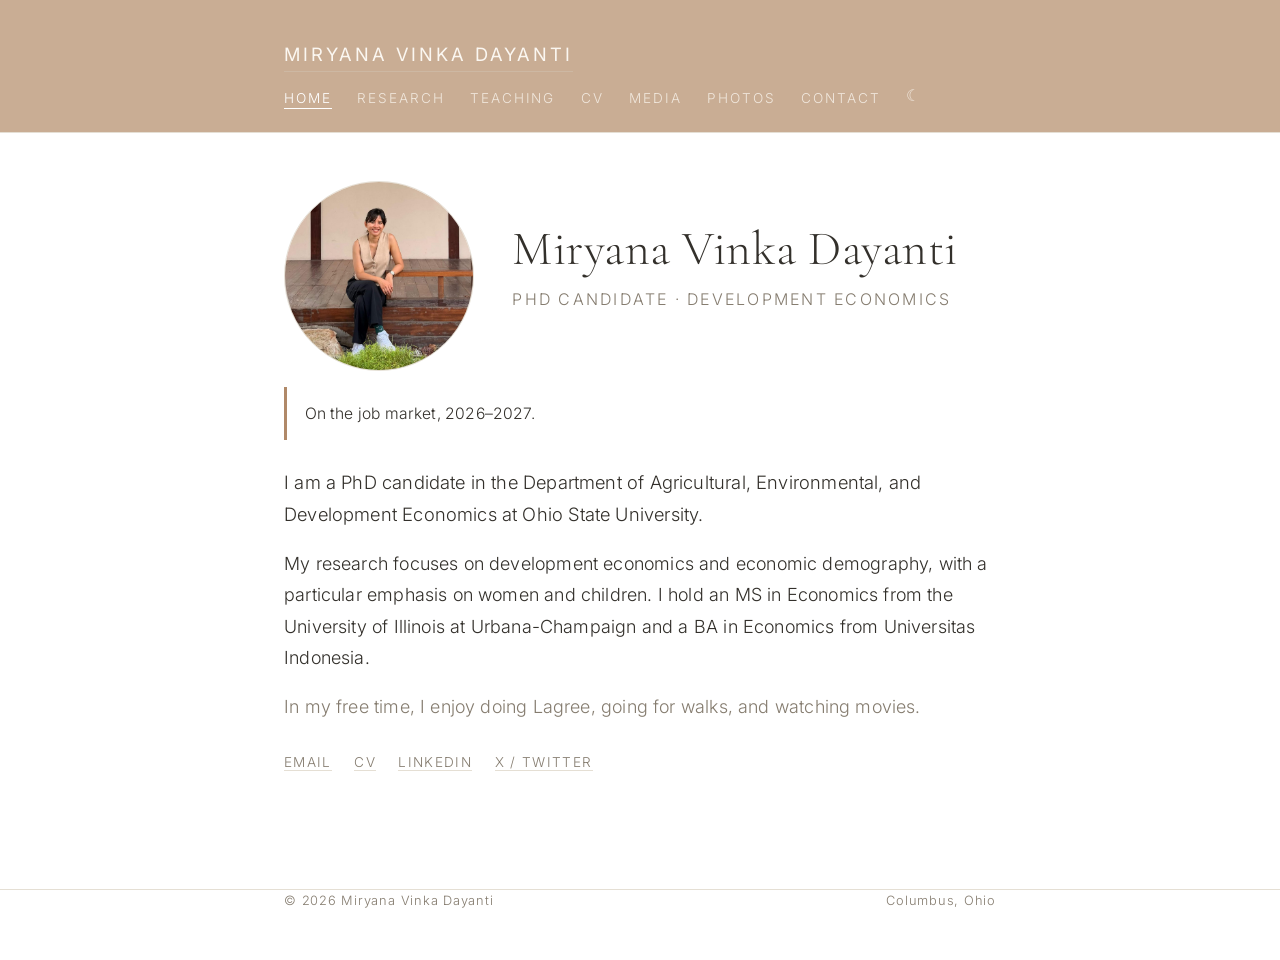
==== index.html @ d126f334 "Update" ====
<!DOCTYPE html>
<html lang="en">
<head>
  <meta charset="utf-8">
  <meta name="viewport" content="width=device-width, initial-scale=1">
  <script>(function(){try{var t=localStorage.getItem('theme');if(!t){t=(window.matchMedia&&window.matchMedia('(prefers-color-scheme: dark)').matches)?'dark':'light';}document.documentElement.setAttribute('data-theme',t);}catch(e){}})();</script>
  <title>Miryana Vinka Dayanti</title>
  <meta name="description" content="Miryana Vinka Dayanti — PhD candidate in Agricultural, Environmental, and Development Economics at Ohio State University.">
  <link rel="preconnect" href="https://fonts.googleapis.com">
  <link rel="preconnect" href="https://fonts.gstatic.com" crossorigin>
  <link href="https://fonts.googleapis.com/css2?family=Cormorant+Garamond:wght@300;400&family=Inter:wght@300;400&display=swap" rel="stylesheet">
  <link rel="stylesheet" href="css/style.css">
</head>
<body>
  <header class="site-header">
    <div class="wrap">
      <a class="brand" href="index.html">Miryana Vinka Dayanti</a>
      <nav>
        <ul class="nav">
          <li><a href="index.html" class="active">Home</a></li>
          <li><a href="research.html">Research</a></li>
          <li><a href="teaching.html">Teaching</a></li>
          <li><a href="cv.html">CV</a></li>
          <li><a href="media.html">Media</a></li>
          <li><a href="photos.html">Photos</a></li>
          <li><a href="contact.html">Contact</a></li>
          <li class="nav-toggle"><button id="theme-toggle" class="theme-toggle" type="button">☾</button></li>
        </ul>
      </nav>
    </div>
  </header>
  <hr class="rule">

  <main>
    <div class="wrap">
      <section class="hero">
        <!-- Replace assets/profile.jpg with your headshot -->
        <img class="portrait" src="assets/profile.jpg" alt="Miryana Vinka Dayanti" onerror="this.onerror=null;this.src='assets/profile-placeholder.svg'">
        <div class="intro">
          <h1>Miryana Vinka Dayanti</h1>
          <p class="role">PhD Candidate · Development Economics</p>
        </div>
      </section>

      <p class="notice">On the job market, 2026&ndash;2027.</p>

      <p class="lead">
        I am a PhD candidate in the Department of Agricultural,
        Environmental, and Development Economics at Ohio State University.
      </p>

      <p>
        My research focuses on development economics and economic demography, with a
        particular emphasis on women and children. I hold an MS in Economics from the
        University of Illinois at Urbana-Champaign and a BA in Economics from
        Universitas Indonesia.
      </p>

      <p class="muted">
        In my free time, I enjoy doing Lagree, going for walks, and watching movies.
      </p>

      <ul class="links">
        <li><a href="mailto:dayanti.1@osu.edu">Email</a></li>
        <li><a href="cv.html">CV</a></li>
        <li><a href="https://www.linkedin.com/in/miryanavinka" rel="me" target="_blank">LinkedIn</a></li>
        <li><a href="https://twitter.com/VinkaDayanti" rel="me" target="_blank">X / Twitter</a></li>
      </ul>
    </div>
  </main>

  <footer class="site-footer">
    <hr class="rule">
    <div class="wrap">
      <span>© 2026 Miryana Vinka Dayanti</span>
      <span>Columbus, Ohio</span>
    </div>
  </footer>
  <script src="js/theme.js"></script>
</body>
</html>
---- css/style.css ----
/* =========================================================
   Miryana Vinka Dayanti — personal site
   Japandi: warm, light, minimal. Design tokens up top so the
   whole site is easy to retune from one place.
   ========================================================= */

:root {
  /* Palette — warm paper / soft charcoal */
  --bg:        #ffffff;  /* white background */
  --surface:   #ffffff;  /* cards / raised areas  */
  --text:      #33302b;  /* soft charcoal (not pure black) */
  --muted:     #857c6f;  /* secondary text */
  --hairline:  #e5dfd4;  /* thin dividers / borders */
  --accent:    #b08968;  /* muted clay — used sparingly */
  --accent-soft:#cdb8a3; /* lighter clay for hovers */

  /* Type */
  --sans: "Inter", "Helvetica Neue", Helvetica, Arial, sans-serif;
  --serif: "Cormorant Garamond", Georgia, "Times New Roman", serif;

  /* Rhythm */
  --measure: 760px;     /* readable column width */
  --space: 1.6rem;
}

/* Dark theme — warm, soft (japandi at night), not pure black */
[data-theme="dark"] {
  --bg:        #232120;
  --surface:   #2b2926;
  --text:      #ece6dc;
  --muted:     #a79e91;
  --hairline:  #3a352f;
  --accent:    #cfa783;
  --accent-soft:#8d7a64;
}

/* ---------- reset-ish ---------- */
*, *::before, *::after { box-sizing: border-box; }
html { -webkit-text-size-adjust: 100%; }
body {
  margin: 0;
  background: var(--bg);
  color: var(--text);
  font-family: var(--sans);
  font-weight: 300;          /* thin weight = the reference's elegance */
  font-size: 18px;
  line-height: 1.75;
  letter-spacing: 0.01em;
  -webkit-font-smoothing: antialiased;
  text-rendering: optimizeLegibility;
  transition: background-color .3s ease, color .3s ease;
}
img { max-width: 100%; height: auto; display: block; }

/* ---------- layout shell ---------- */
.wrap {
  max-width: var(--measure);
  margin: 0 auto;
  padding: 0 1.5rem;
}

/* ---------- header / nav ---------- */
.site-header {
  padding: 2.4rem 0 1.2rem;
  background: #c9ad94;   /* lighter warm clay header bar, japandi */
}
/* header sits on the brownish bar, so its text goes light */
.site-header .brand { color: #fbf7f1; }
.site-header .nav a { color: rgba(251, 247, 241, 0.78); }
.site-header .nav a:hover { color: #fff; }
.site-header .nav a.active {
  color: #fff;
  border-bottom-color: #fff;
}
.site-header .theme-toggle { color: rgba(251, 247, 241, 0.78); }
.site-header .theme-toggle:hover { color: #fff; }
.site-header .wrap {
  display: flex;
  flex-wrap: wrap;
  align-items: baseline;
  justify-content: space-between;
  gap: 0.6rem 1.5rem;
}
.brand {
  font-size: 1.15rem;
  letter-spacing: 0.16em;
  text-transform: uppercase;
  color: var(--text);
  text-decoration: none;
  font-weight: 400;
}
.nav {
  display: flex;
  gap: 1.6rem;
  list-style: none;
  margin: 0;
  padding: 0;
}
.nav a {
  color: var(--muted);
  text-decoration: none;
  font-size: 0.85rem;
  letter-spacing: 0.14em;
  text-transform: uppercase;
  padding-bottom: 2px;
  border-bottom: 1px solid transparent;
  transition: color .2s ease, border-color .2s ease;
}
.nav a:hover { color: var(--text); }
.nav a.active {
  color: var(--text);
  border-bottom-color: var(--accent);
}

/* dark-mode toggle */
.nav-toggle { display: flex; align-items: center; }
.theme-toggle {
  background: none;
  border: 0;
  cursor: pointer;
  color: var(--muted);
  font-size: 1rem;
  line-height: 1;
  padding: 0 0 2px;
  transition: color .2s ease, transform .2s ease;
}
.theme-toggle:hover { color: var(--text); transform: rotate(-15deg); }

.rule {
  border: 0;
  border-top: 1px solid var(--hairline);
  margin: 0;
}

/* ---------- main ---------- */
main { padding: 3rem 0 1rem; }

h1, h2, h3 {
  font-weight: 300;
  line-height: 1.2;
  letter-spacing: 0.01em;
  color: var(--text);
}
h1 { font-size: 2.4rem; margin: 0 0 0.4rem; }
h2 {
  font-size: 1.05rem;
  text-transform: uppercase;
  letter-spacing: 0.18em;
  color: var(--muted);
  margin: 2.8rem 0 1rem;
}
h3 { font-size: 1.25rem; margin: 1.8rem 0 0.3rem; }

p { margin: 0 0 1.1rem; }
a { color: var(--accent); text-decoration: none; border-bottom: 1px solid var(--accent-soft); transition: color .2s, border-color .2s; }
a:hover { color: var(--text); border-bottom-color: var(--text); }

.lead { font-size: 1.15rem; color: var(--text); }
.muted { color: var(--muted); }

/* ---------- job-market notice ---------- */
.notice {
  background: var(--surface);
  border-left: 3px solid var(--accent);
  padding: 0.8rem 1.1rem;
  color: var(--text);
  font-size: 0.98rem;
  margin: 0 0 1.6rem;
}

/* ---------- fields list ---------- */
.fields h3 { margin-top: 0; }
.field-list {
  list-style: none;
  padding: 0;
  margin: 0.4rem 0 0;
}
.field-list li {
  position: relative;
  padding-left: 1.1rem;
  color: var(--text);
  margin-bottom: 0.3rem;
}
.field-list li::before {
  content: "—";
  position: absolute;
  left: 0;
  color: var(--accent);
}

/* ---------- home hero ---------- */
.hero {
  display: flex;
  flex-wrap: wrap;
  align-items: center;
  gap: 2.4rem;
  margin-bottom: 1rem;
}
.hero .portrait {
  flex: 0 0 auto;
  width: 190px;
  height: 190px;
  border-radius: 50%;
  object-fit: cover;
  background: var(--surface);
  border: 1px solid var(--hairline);
}
.hero .intro { flex: 1 1 280px; }
.hero h1 {
  /* optional japandi serif accent for the name; swap to var(--sans) if you prefer */
  font-family: var(--serif);
  font-size: 3rem;
  letter-spacing: 0.01em;
}
.hero .role {
  color: var(--muted);
  font-size: 1rem;
  letter-spacing: 0.14em;
  text-transform: uppercase;
  margin-top: 0.2rem;
}

/* ---------- inline link row (social / contact) ---------- */
.links {
  list-style: none;
  display: flex;
  flex-wrap: wrap;
  gap: 0.4rem 1.4rem;
  padding: 0;
  margin: 1.4rem 0 0;
}
.links a {
  font-size: 0.85rem;
  letter-spacing: 0.1em;
  text-transform: uppercase;
  border-bottom: 1px solid var(--hairline);
  color: var(--muted);
}
.links a:hover { color: var(--text); border-bottom-color: var(--accent); }

/* ---------- publication / paper list ---------- */
.papers { margin: 0; padding: 0; list-style: none; }
.paper {
  padding: 1.4rem 0;
  border-bottom: 1px solid var(--hairline);
}
.paper:last-child { border-bottom: 0; }
.paper .title { color: var(--text); font-size: 1.15rem; margin: 0 0 0.2rem; }
.paper .year {
  float: right;
  color: var(--muted);
  font-size: 0.9rem;
  letter-spacing: 0.04em;
  margin-left: 1rem;
}
.paper .meta { color: var(--muted); font-size: 0.95rem; margin: 0 0 0.4rem; }
.paper .abstract { color: var(--text); font-size: 0.98rem; margin: 0.4rem 0 0; }
.paper .authors { font-weight: 300; color: var(--text); }

/* collapsible papers (native <details>) */
details.paper summary {
  cursor: pointer;
  list-style: none;
  display: block;
  position: relative;
  padding-right: 2rem;
}
details.paper summary::-webkit-details-marker { display: none; }
details.paper summary :last-child { margin-bottom: 0; }
details.paper .chev {
  position: absolute;
  right: 0;
  top: 0.15rem;
  color: var(--muted);
  font-size: 0.85rem;
  transition: transform .2s ease;
}
details.paper[open] .chev { transform: rotate(180deg); }
details.paper .abstract {
  margin-top: 1rem;
  padding-top: 1rem;
  border-top: 1px solid var(--hairline);
}
details.paper summary:hover .title { color: var(--accent); }

/* ---------- photo gallery ---------- */
.gallery {
  display: grid;
  grid-template-columns: repeat(auto-fill, minmax(220px, 1fr));
  gap: 1rem;
  margin: 1.8rem 0 2rem;
}
.gallery figure { margin: 0; }
.gallery img {
  width: 100%;
  aspect-ratio: 4 / 3;
  object-fit: cover;
  border: 1px solid var(--hairline);
  border-radius: 2px;
  background: var(--surface);
}
.gallery figcaption {
  color: var(--muted);
  font-size: 0.85rem;
  margin-top: 0.4rem;
}

/* ---------- media embed ---------- */
.embed { margin: 1.4rem 0 2rem; max-width: 640px; }
.embed iframe { display: block; width: 100%; }

/* ---------- button ---------- */
.btn {
  display: inline-block;
  margin-top: 0.6rem;
  padding: 0.7rem 1.4rem;
  border: 1px solid var(--accent);
  border-radius: 2px;
  color: var(--accent);
  font-size: 0.85rem;
  letter-spacing: 0.12em;
  text-transform: uppercase;
  background: transparent;
  transition: background .2s, color .2s;
}
.btn:hover { background: var(--accent); color: var(--bg); border-bottom-color: var(--accent); }

/* ---------- footer ---------- */
.site-footer {
  margin-top: 4rem;
  padding: 2rem 0 3rem;
  color: var(--muted);
  font-size: 0.8rem;
  letter-spacing: 0.06em;
}
.site-footer .wrap { display: flex; justify-content: space-between; flex-wrap: wrap; gap: 0.6rem; }

/* ---------- responsive ---------- */
@media (max-width: 560px) {
  body { font-size: 17px; }
  .hero { gap: 1.6rem; }
  .hero .portrait { width: 140px; height: 140px; }
  .hero h1 { font-size: 2.3rem; }
  h1 { font-size: 2rem; }
  .site-header .wrap { flex-direction: column; align-items: flex-start; }
}
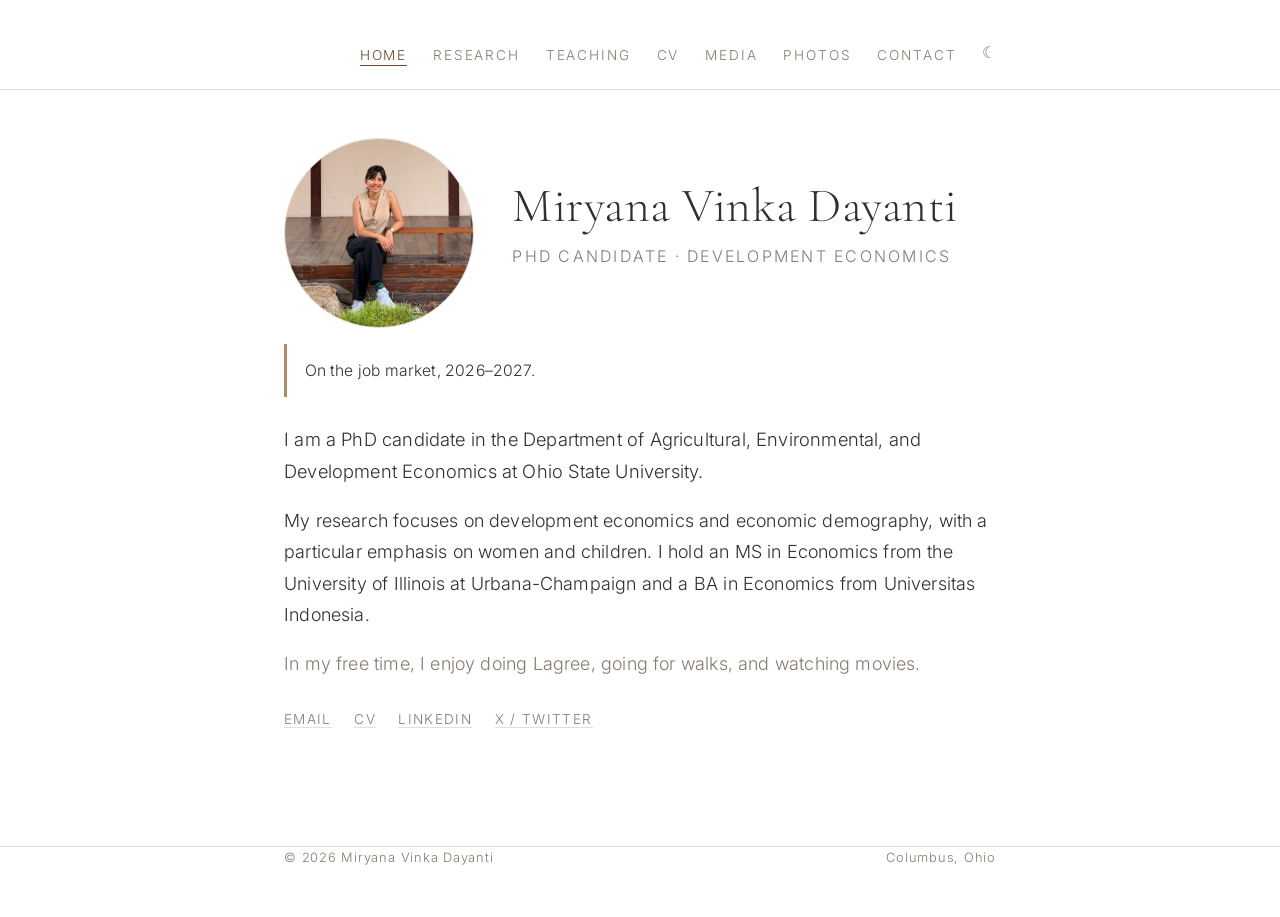
==== commit 0cd31ac4: "Update codes" ====
--- a/index.html
+++ b/index.html
@@ -14,7 +14,7 @@
 <body>
   <header class="site-header">
     <div class="wrap">
-      <a class="brand" href="index.html">Miryana Vinka Dayanti</a>
+      <a class="brand" href="index.html" aria-label="Home"></a>
       <nav>
         <ul class="nav">
           <li><a href="index.html" class="active">Home</a></li>
--- a/css/style.css
+++ b/css/style.css
@@ -62,18 +62,8 @@
 /* ---------- header / nav ---------- */
 .site-header {
   padding: 2.4rem 0 1.2rem;
-  background: #c9ad94;   /* lighter warm clay header bar, japandi */
-}
-/* header sits on the brownish bar, so its text goes light */
-.site-header .brand { color: #fbf7f1; }
-.site-header .nav a { color: rgba(251, 247, 241, 0.78); }
-.site-header .nav a:hover { color: #fff; }
-.site-header .nav a.active {
-  color: #fff;
-  border-bottom-color: #fff;
-}
-.site-header .theme-toggle { color: rgba(251, 247, 241, 0.78); }
-.site-header .theme-toggle:hover { color: #fff; }
+  background: var(--bg);   /* white header, matches page */
+}
 .site-header .wrap {
   display: flex;
   flex-wrap: wrap;
@@ -87,8 +77,10 @@
   text-transform: uppercase;
   color: var(--text);
   text-decoration: none;
+  border-bottom: 0;
   font-weight: 400;
 }
+.brand:hover { color: var(--accent); }
 .nav {
   display: flex;
   gap: 1.6rem;
@@ -108,8 +100,8 @@
 }
 .nav a:hover { color: var(--text); }
 .nav a.active {
-  color: var(--text);
-  border-bottom-color: var(--accent);
+  color: #6b4a30;            /* dark brown for the current tab */
+  border-bottom-color: #6b4a30;
 }
 
 /* dark-mode toggle */
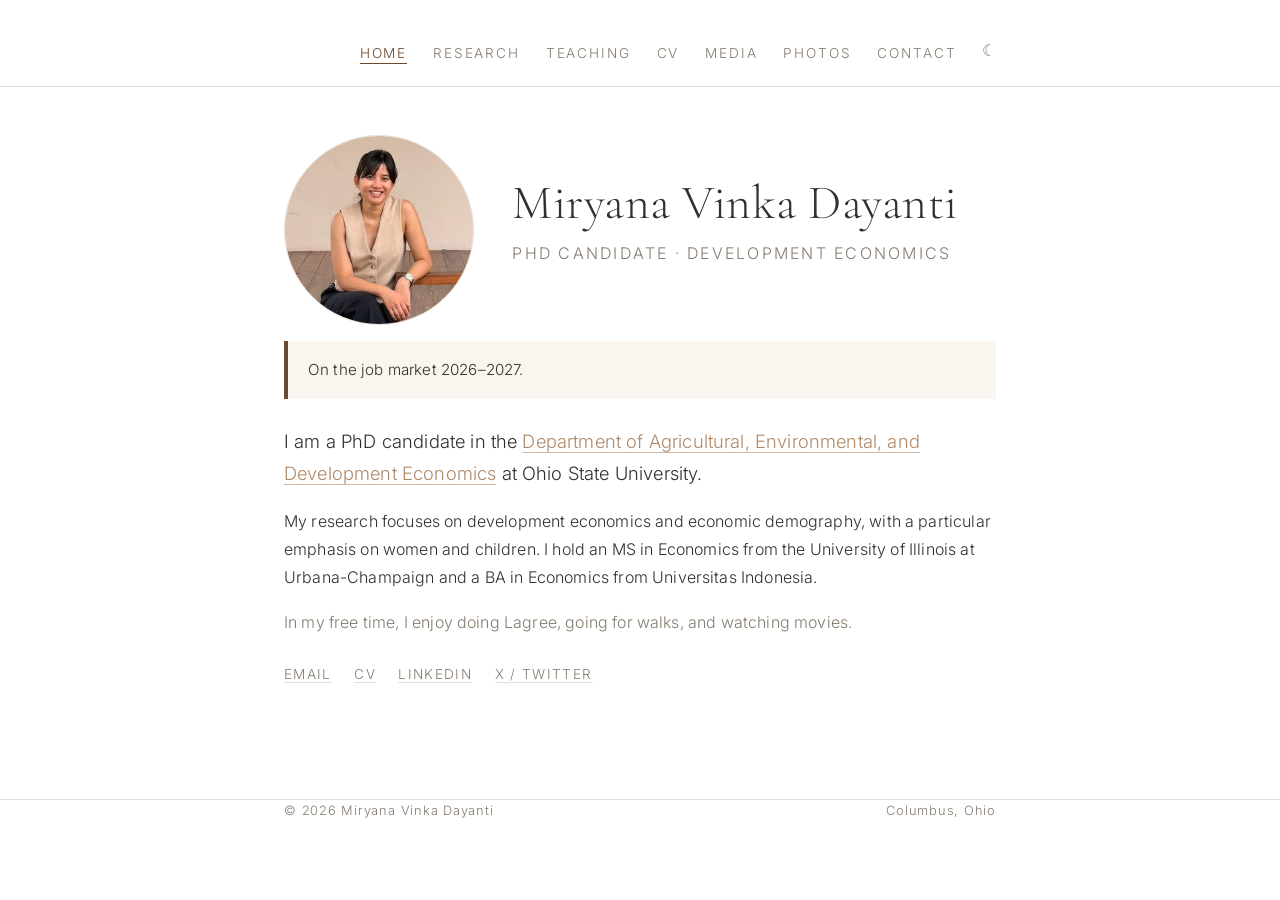
==== commit d3ec3027: "Updates" ====
--- a/index.html
+++ b/index.html
@@ -3,7 +3,7 @@
 <head>
   <meta charset="utf-8">
   <meta name="viewport" content="width=device-width, initial-scale=1">
-  <script>(function(){try{var t=localStorage.getItem('theme');if(!t){t=(window.matchMedia&&window.matchMedia('(prefers-color-scheme: dark)').matches)?'dark':'light';}document.documentElement.setAttribute('data-theme',t);}catch(e){}})();</script>
+  <script>(function(){try{var t=localStorage.getItem('theme');if(!t){t='light';}document.documentElement.setAttribute('data-theme',t);}catch(e){}})();</script>
   <title>Miryana Vinka Dayanti</title>
   <meta name="description" content="Miryana Vinka Dayanti — PhD candidate in Agricultural, Environmental, and Development Economics at Ohio State University.">
   <link rel="preconnect" href="https://fonts.googleapis.com">
@@ -42,11 +42,11 @@
         </div>
       </section>
 
-      <p class="notice">On the job market, 2026&ndash;2027.</p>
+      <p class="notice">On the job market 2026&ndash;2027.</p>
 
       <p class="lead">
-        I am a PhD candidate in the Department of Agricultural,
-        Environmental, and Development Economics at Ohio State University.
+        I am a PhD candidate in the <a href="https://cfaes.osu.edu/person/vinka-dayanti" target="_blank" rel="noopener">Department of Agricultural,
+        Environmental, and Development Economics</a> at Ohio State University.
       </p>
 
       <p>
--- a/css/style.css
+++ b/css/style.css
@@ -13,6 +13,7 @@
   --hairline:  #e5dfd4;  /* thin dividers / borders */
   --accent:    #b08968;  /* muted clay — used sparingly */
   --accent-soft:#cdb8a3; /* lighter clay for hovers */
+  --notice-bg: #faf5ee;  /* very light brown — job-market box */
 
   /* Type */
   --sans: "Inter", "Helvetica Neue", Helvetica, Arial, sans-serif;
@@ -32,6 +33,7 @@
   --hairline:  #3a352f;
   --accent:    #cfa783;
   --accent-soft:#8d7a64;
+  --notice-bg: #332c25;
 }
 
 /* ---------- reset-ish ---------- */
@@ -43,7 +45,7 @@
   color: var(--text);
   font-family: var(--sans);
   font-weight: 300;          /* thin weight = the reference's elegance */
-  font-size: 18px;
+  font-size: 16px;
   line-height: 1.75;
   letter-spacing: 0.01em;
   -webkit-font-smoothing: antialiased;
@@ -152,11 +154,11 @@
 
 /* ---------- job-market notice ---------- */
 .notice {
-  background: var(--surface);
-  border-left: 3px solid var(--accent);
-  padding: 0.8rem 1.1rem;
-  color: var(--text);
-  font-size: 0.98rem;
+  background: var(--notice-bg);
+  border-left: 4px solid #6b4a30;
+  padding: 1rem 1.25rem;
+  color: var(--text);
+  font-size: 0.95rem;
   margin: 0 0 1.6rem;
 }
 
@@ -329,7 +331,7 @@
 
 /* ---------- responsive ---------- */
 @media (max-width: 560px) {
-  body { font-size: 17px; }
+  body { font-size: 15px; }
   .hero { gap: 1.6rem; }
   .hero .portrait { width: 140px; height: 140px; }
   .hero h1 { font-size: 2.3rem; }
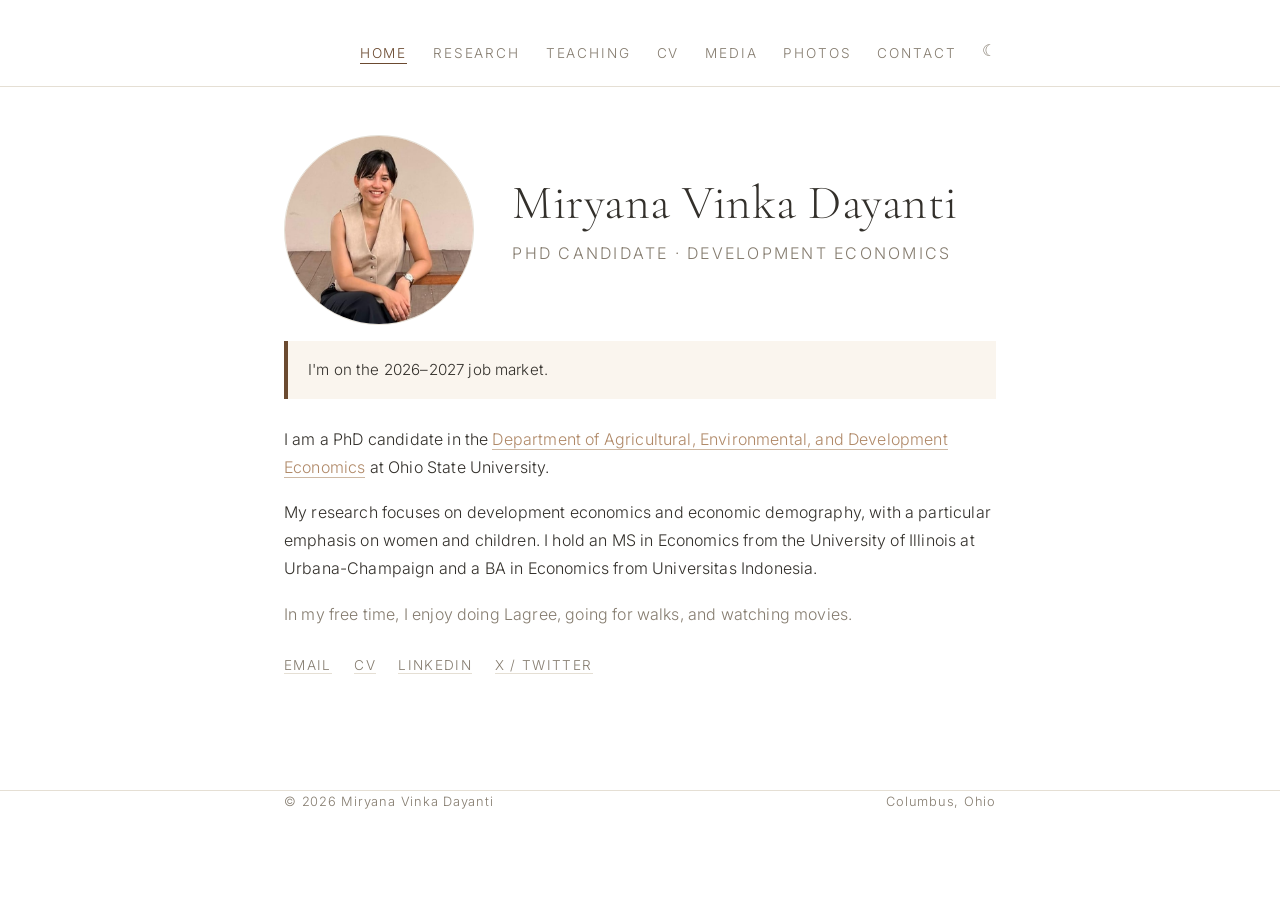
==== commit ac0d29c9: "Update codes" ====
--- a/index.html
+++ b/index.html
@@ -42,7 +42,7 @@
         </div>
       </section>
 
-      <p class="notice">On the job market 2026&ndash;2027.</p>
+      <p class="notice">I'm on the 2026&ndash;2027 job market.</p>
 
       <p class="lead">
         I am a PhD candidate in the <a href="https://cfaes.osu.edu/person/vinka-dayanti" target="_blank" rel="noopener">Department of Agricultural,
--- a/css/style.css
+++ b/css/style.css
@@ -149,7 +149,7 @@
 a { color: var(--accent); text-decoration: none; border-bottom: 1px solid var(--accent-soft); transition: color .2s, border-color .2s; }
 a:hover { color: var(--text); border-bottom-color: var(--text); }
 
-.lead { font-size: 1.15rem; color: var(--text); }
+.lead { font-size: 1rem; color: var(--text); }
 .muted { color: var(--muted); }
 
 /* ---------- job-market notice ---------- */
@@ -298,6 +298,30 @@
   font-size: 0.85rem;
   margin-top: 0.4rem;
 }
+.gallery img { cursor: zoom-in; }
+
+/* ---------- lightbox ---------- */
+.lightbox {
+  position: fixed;
+  inset: 0;
+  z-index: 1000;
+  display: none;
+  align-items: center;
+  justify-content: center;
+  padding: 2rem;
+  background: rgba(20, 18, 16, 0.9);
+  cursor: zoom-out;
+}
+.lightbox.open { display: flex; }
+.lightbox img {
+  max-width: 95vw;
+  max-height: 95vh;
+  width: auto;
+  height: auto;
+  object-fit: contain;
+  border-radius: 2px;
+  box-shadow: 0 10px 40px rgba(0, 0, 0, 0.5);
+}
 
 /* ---------- media embed ---------- */
 .embed { margin: 1.4rem 0 2rem; max-width: 640px; }
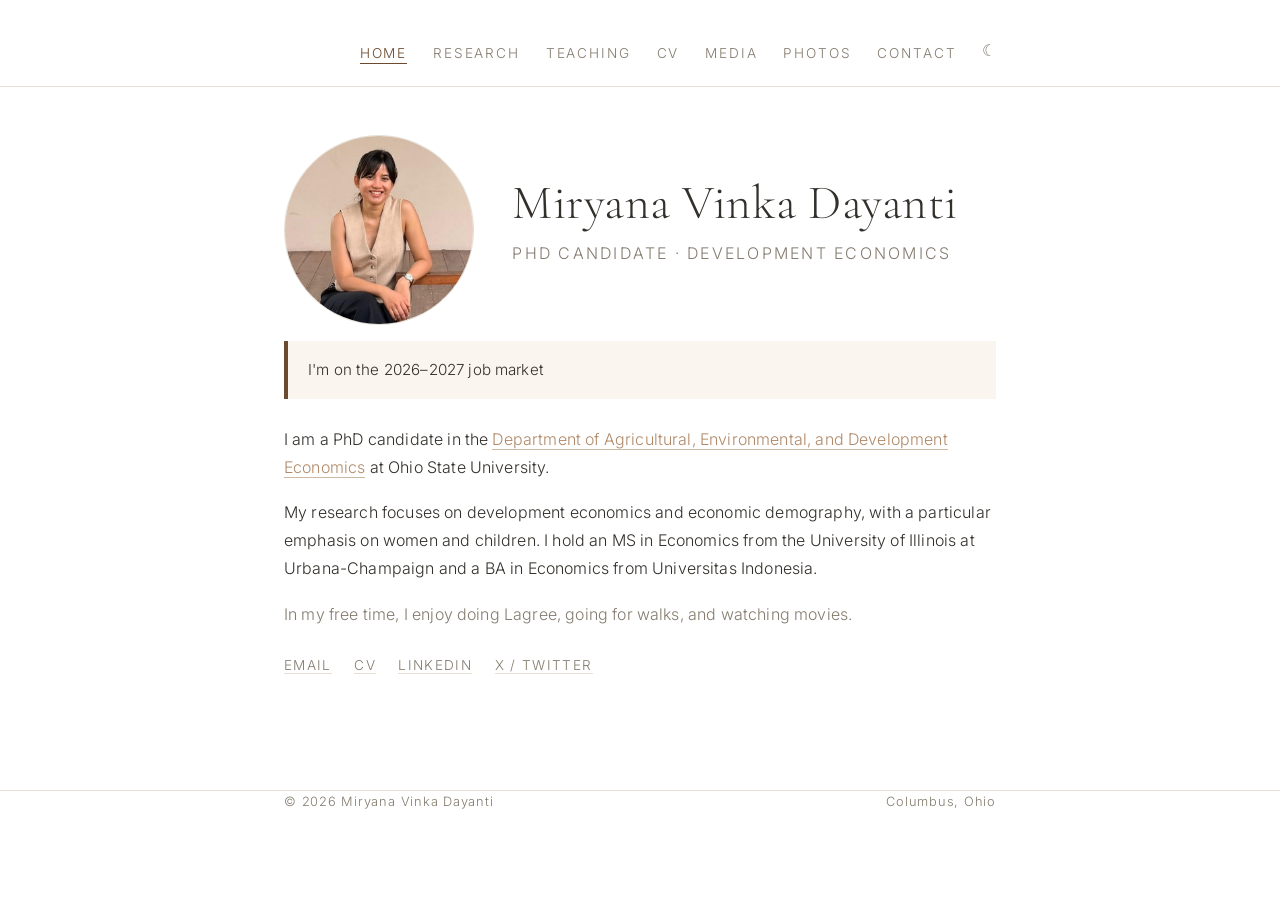
==== commit 4813a447: "Update" ====
--- a/index.html
+++ b/index.html
@@ -42,7 +42,7 @@
         </div>
       </section>
 
-      <p class="notice">I'm on the 2026&ndash;2027 job market.</p>
+      <p class="notice">I'm on the 2026&ndash;2027 job market</p>
 
       <p class="lead">
         I am a PhD candidate in the <a href="https://cfaes.osu.edu/person/vinka-dayanti" target="_blank" rel="noopener">Department of Agricultural,
--- a/css/style.css
+++ b/css/style.css
@@ -239,7 +239,7 @@
   border-bottom: 1px solid var(--hairline);
 }
 .paper:last-child { border-bottom: 0; }
-.paper .title { color: var(--text); font-size: 1.15rem; margin: 0 0 0.2rem; }
+.paper .title { color: var(--text); font-size: 1rem; margin: 0 0 0.2rem; }
 .paper .year {
   float: right;
   color: var(--muted);
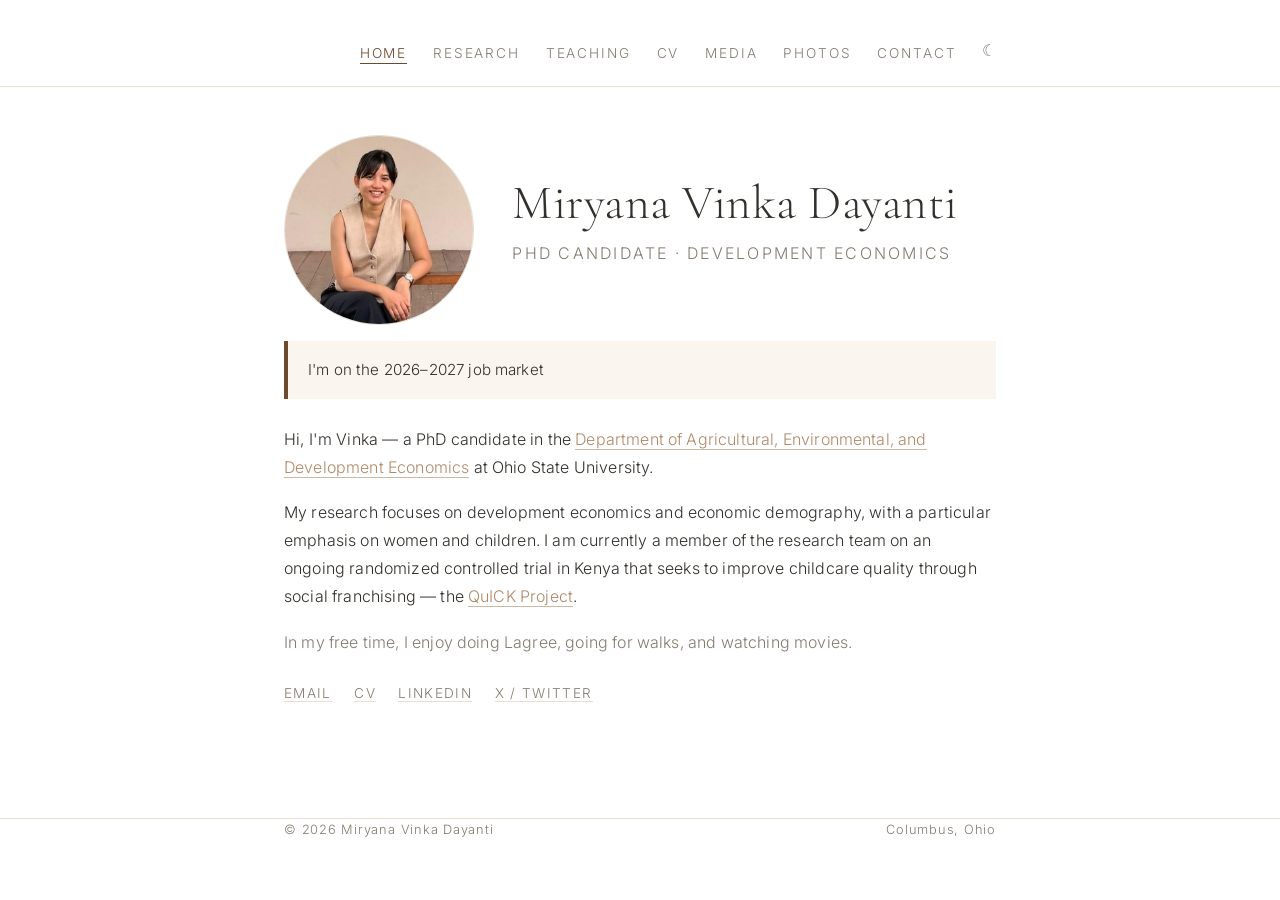
==== commit 0e8b4bf5: "Update" ====
--- a/index.html
+++ b/index.html
@@ -45,15 +45,16 @@
       <p class="notice">I'm on the 2026&ndash;2027 job market</p>
 
       <p class="lead">
-        I am a PhD candidate in the <a href="https://cfaes.osu.edu/person/vinka-dayanti" target="_blank" rel="noopener">Department of Agricultural,
+        Hi, I'm Vinka &mdash; a PhD candidate in the <a href="https://cfaes.osu.edu/person/vinka-dayanti" target="_blank" rel="noopener">Department of Agricultural,
         Environmental, and Development Economics</a> at Ohio State University.
       </p>
 
       <p>
         My research focuses on development economics and economic demography, with a
-        particular emphasis on women and children. I hold an MS in Economics from the
-        University of Illinois at Urbana-Champaign and a BA in Economics from
-        Universitas Indonesia.
+        particular emphasis on women and children. I am currently a member of the
+        research team on an ongoing randomized controlled trial in Kenya that seeks to
+        improve childcare quality through social franchising &mdash; the
+        <a href="https://quick-twi.netlify.app/" target="_blank" rel="noopener">QuICK Project</a>.
       </p>
 
       <p class="muted">
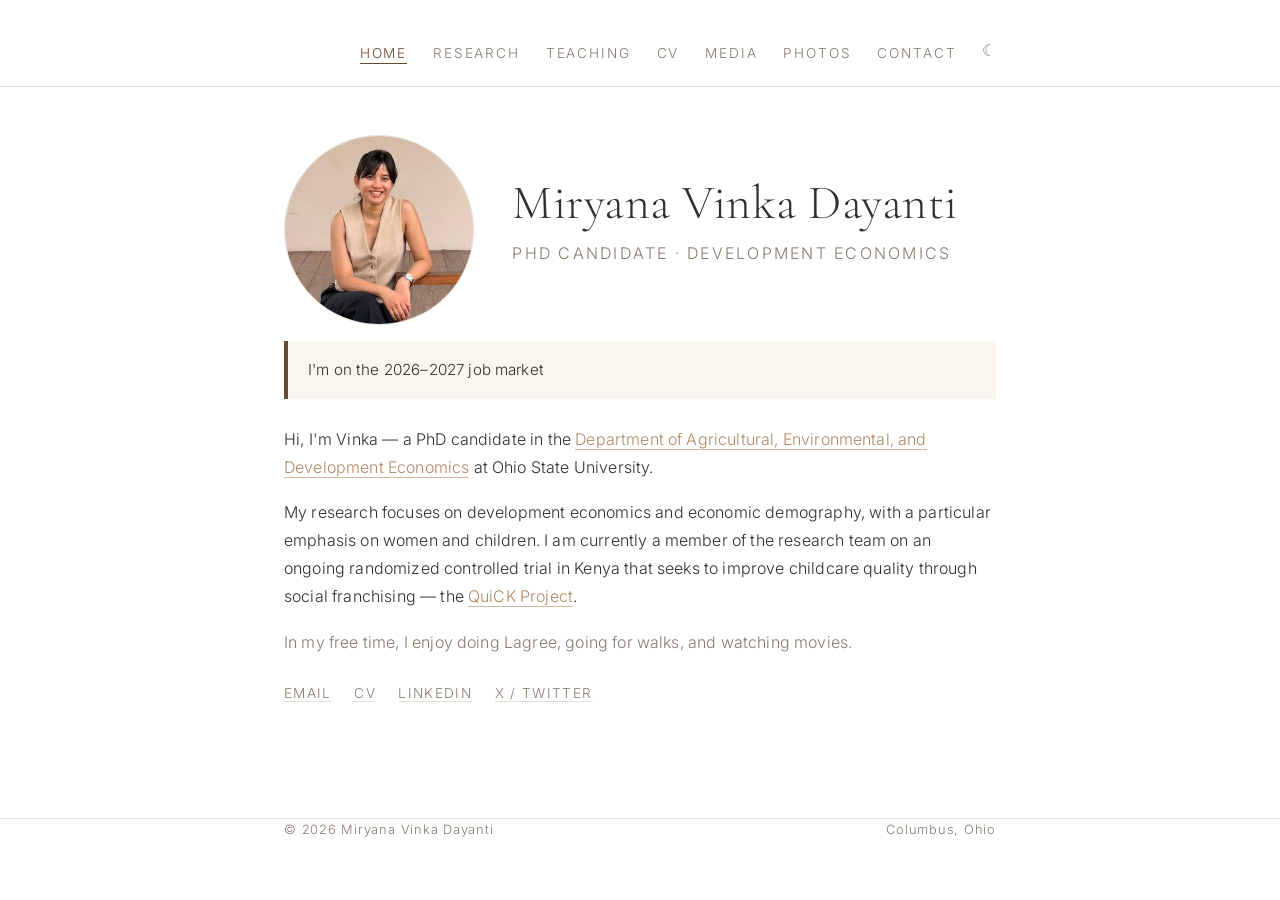
==== commit 1977a28a: "Update" ====
--- a/index.html
+++ b/index.html
@@ -54,7 +54,7 @@
         particular emphasis on women and children. I am currently a member of the
         research team on an ongoing randomized controlled trial in Kenya that seeks to
         improve childcare quality through social franchising &mdash; the
-        <a href="https://quick-twi.netlify.app/" target="_blank" rel="noopener">QuICK Project</a>.
+        <a href="https://quick-twi.netlify.app/" target="_blank" rel="noopener">QuiCK Project</a>.
       </p>
 
       <p class="muted">
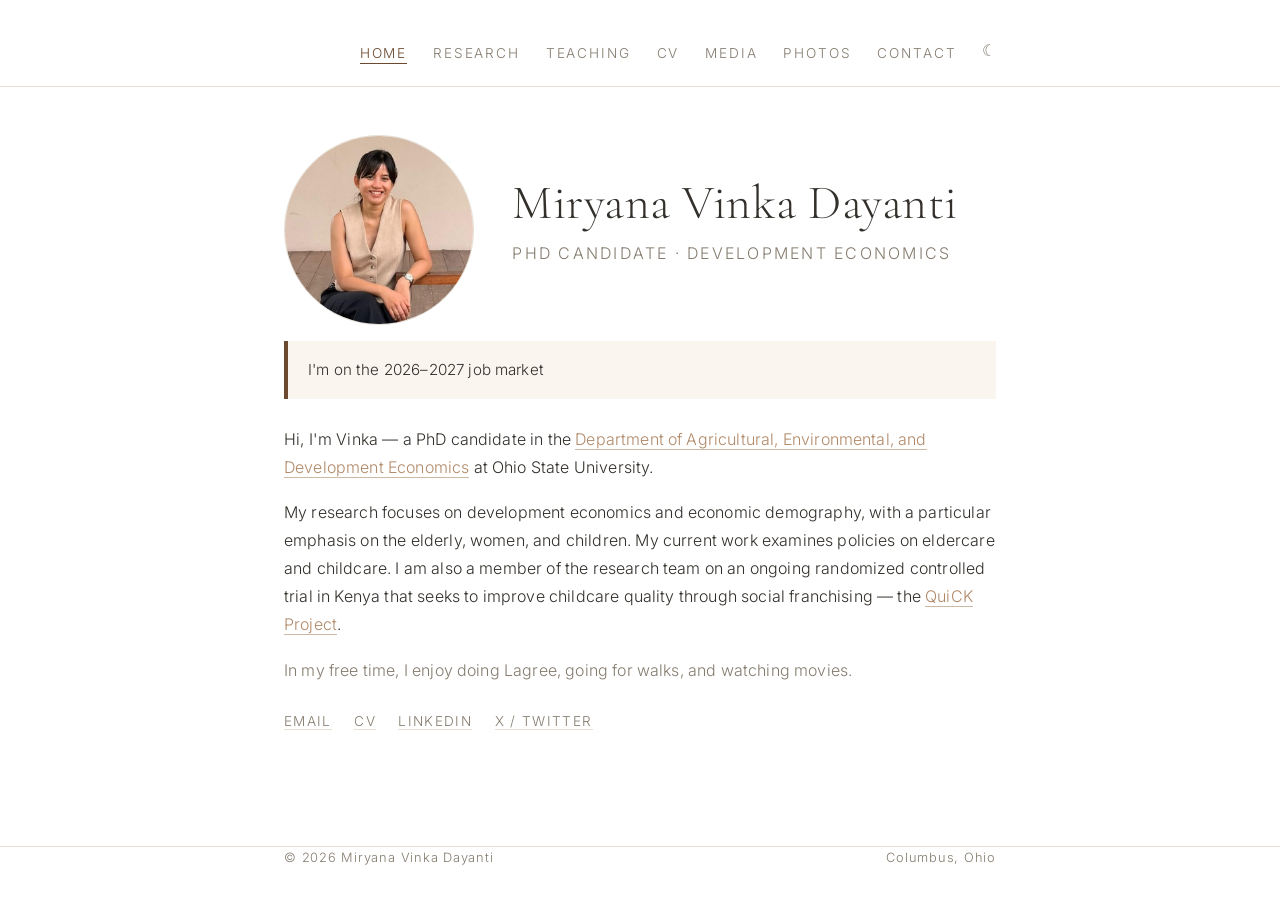
==== commit df6f727d: "Update bio to include eldercare focus Co-Authored-By: Claude Opus 4.8 <noreply@anthropic.com>" ====
--- a/index.html
+++ b/index.html
@@ -51,7 +51,8 @@
 
       <p>
         My research focuses on development economics and economic demography, with a
-        particular emphasis on women and children. I am currently a member of the
+        particular emphasis on the elderly, women, and children. My current work
+        examines policies on eldercare and childcare. I am also a member of the
         research team on an ongoing randomized controlled trial in Kenya that seeks to
         improve childcare quality through social franchising &mdash; the
         <a href="https://quick-twi.netlify.app/" target="_blank" rel="noopener">QuiCK Project</a>.
